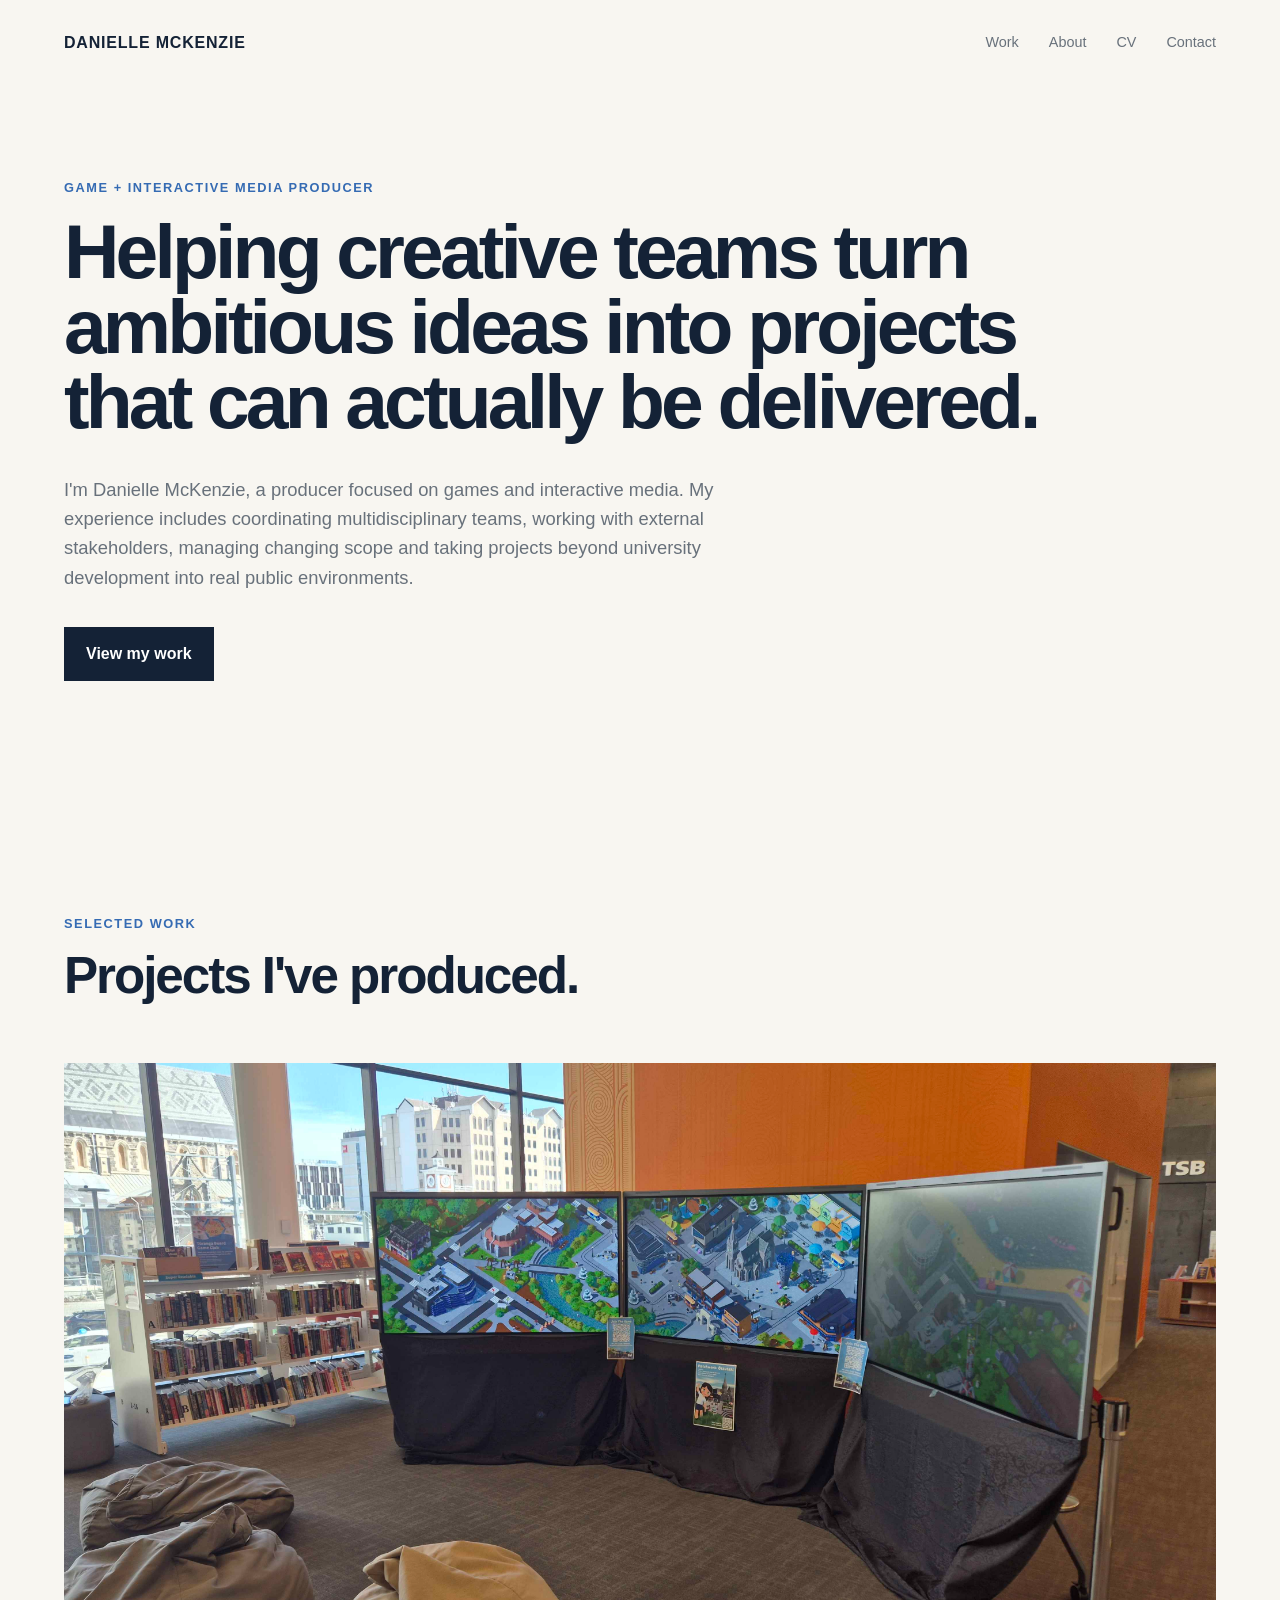
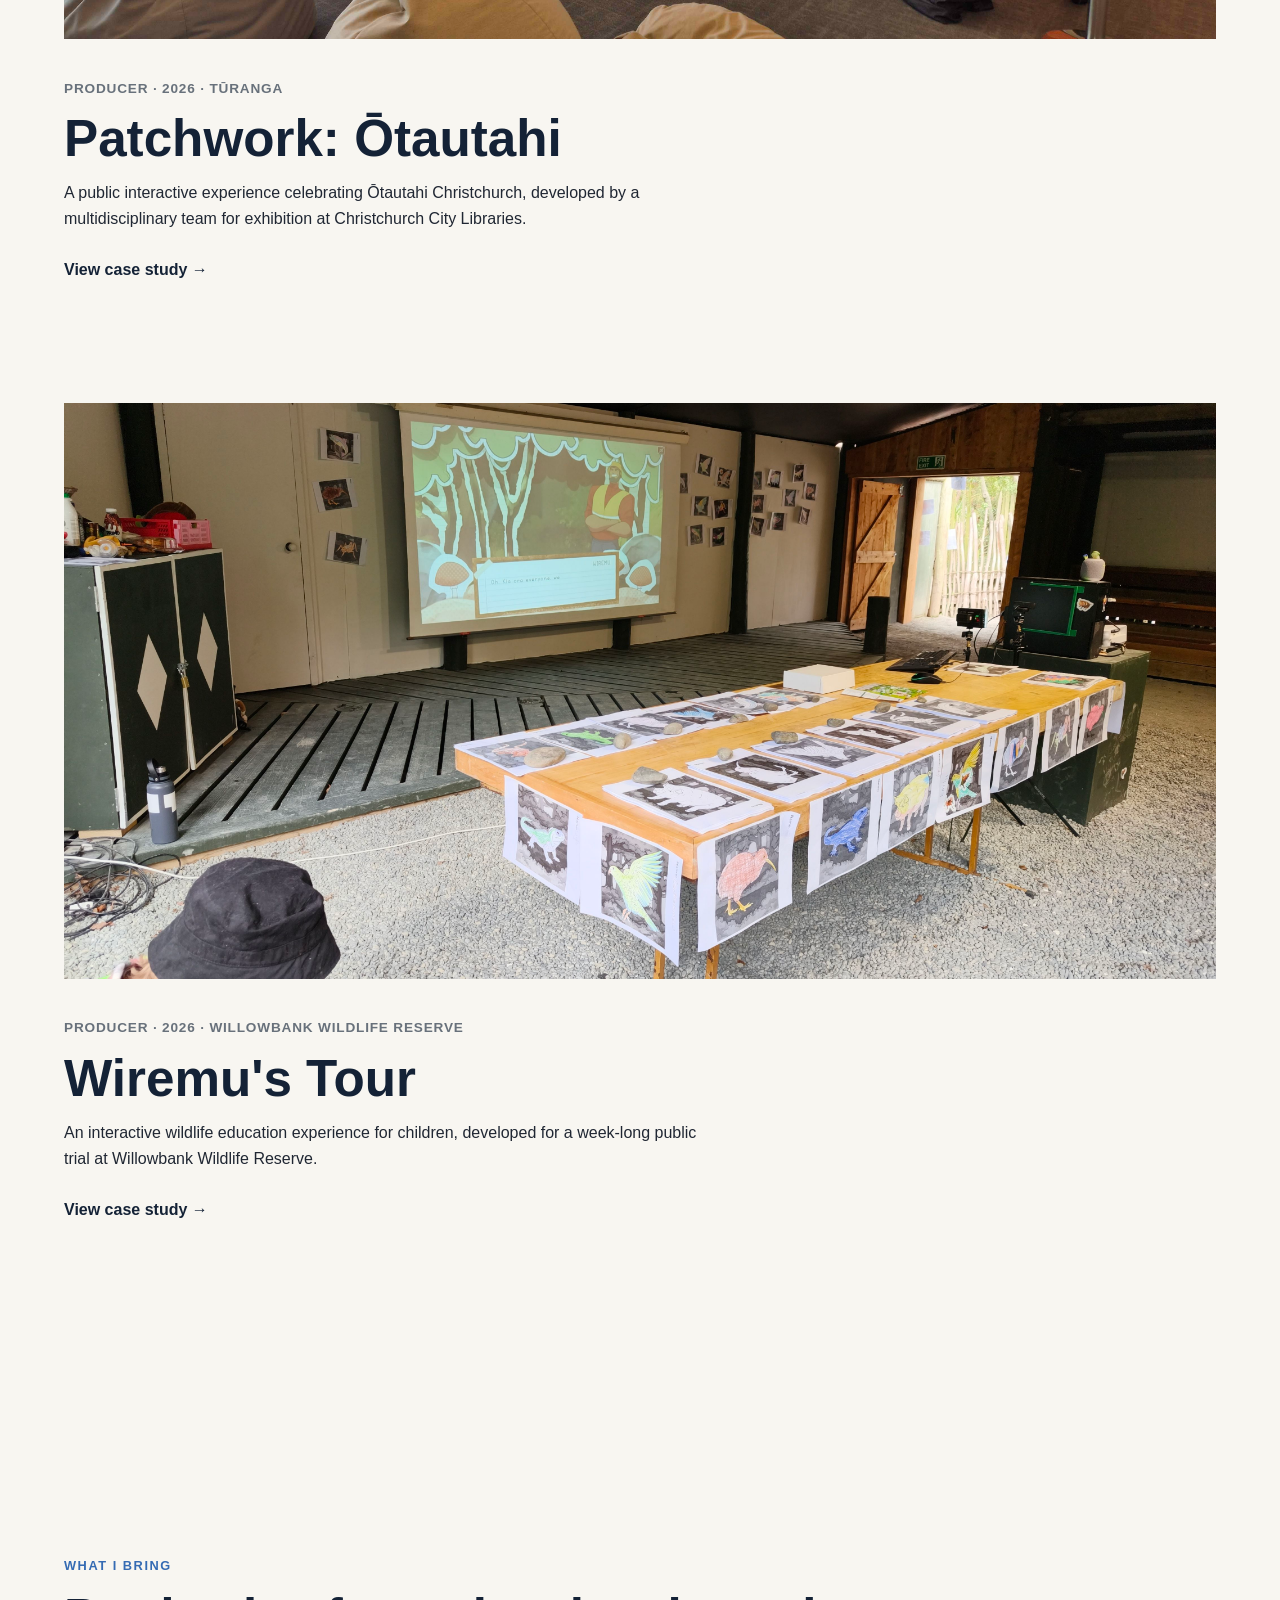
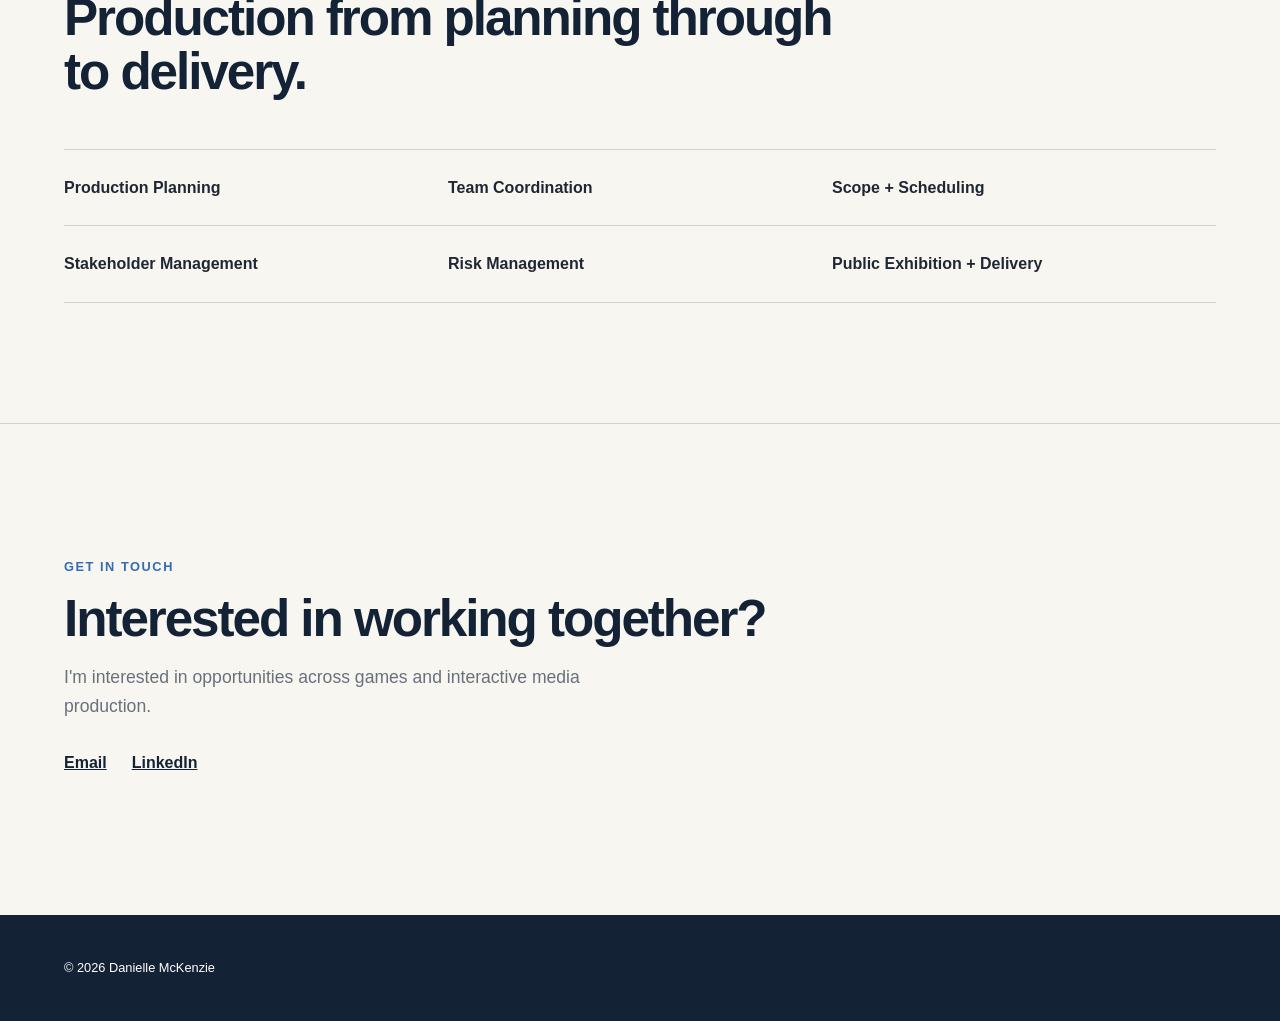
==== index.html @ 28f17426 "Add files via upload" ====
<!DOCTYPE html>
<html lang="en">
<head>
    <meta charset="UTF-8">
    <meta name="viewport" content="width=device-width, initial-scale=1.0">

    <title>Danielle McKenzie | Game & Interactive Media Producer</title>

    <meta
        name="description"
        content="Portfolio of Danielle McKenzie, a game and interactive media producer based in Christchurch, New Zealand."
    >

    <link rel="stylesheet" href="css/style.css">
</head>

<body>

    <header class="site-header">
        <a href="index.html" class="logo">
            Danielle McKenzie
        </a>

        <nav class="navigation">
            <a href="#work">Work</a>
            <a href="about.html">About</a>
            <a href="files/Danielle-McKenzie-CV.pdf">CV</a>
            <a href="#contact">Contact</a>
        </nav>
    </header>


    <main>

        <section class="hero">

            <p class="eyebrow">
                Game + Interactive Media Producer
            </p>

            <h1>
                Helping creative teams turn ambitious ideas into projects that can actually be delivered.
            </h1>

            <p class="hero-intro">
                I'm Danielle McKenzie, a producer focused on games and
                interactive media. My experience includes coordinating
                multidisciplinary teams, working with external stakeholders,
                managing changing scope and taking projects beyond university
                development into real public environments.
            </p>

            <a href="#work" class="button">
                View my work
            </a>

        </section>


        <section class="work" id="work">

            <div class="section-heading">
                <p class="eyebrow">Selected Work</p>
                <h2>Projects I've produced.</h2>
            </div>


            <article class="project-card">

                <a href="patchwork.html" class="project-image">
                    <img
                        src="images/patchwork/patchwork-turanga.jpg"
                        alt="Patchwork Ōtautahi displayed at Tūranga"
                    >
                </a>

                <div class="project-info">

                    <p class="project-meta">
                        Producer · 2026 · Tūranga
                    </p>

                    <h3>Patchwork: Ōtautahi</h3>

                    <p>
                        A public interactive experience celebrating
                        Ōtautahi Christchurch, developed by a multidisciplinary
                        team for exhibition at Christchurch City Libraries.
                    </p>

                    <a href="patchwork.html" class="text-link">
                        View case study →
                    </a>

                </div>

            </article>


            <article class="project-card">

                <a href="wiremus-tour.html" class="project-image">
                    <img
                        src="images/wiremus-tour/willowbank-installation.jpg"
                        alt="Wiremu's Tour displayed at Willowbank Wildlife Reserve"
                    >
                </a>

                <div class="project-info">

                    <p class="project-meta">
                        Producer · 2026 · Willowbank Wildlife Reserve
                    </p>

                    <h3>Wiremu's Tour</h3>

                    <p>
                        An interactive wildlife education experience for
                        children, developed for a week-long public trial at
                        Willowbank Wildlife Reserve.
                    </p>

                    <a href="wiremus-tour.html" class="text-link">
                        View case study →
                    </a>

                </div>

            </article>

        </section>


        <section class="skills">

            <p class="eyebrow">What I Bring</p>

            <h2>Production from planning through to delivery.</h2>

            <div class="skills-grid">

                <p>Production Planning</p>
                <p>Team Coordination</p>
                <p>Scope + Scheduling</p>
                <p>Stakeholder Management</p>
                <p>Risk Management</p>
                <p>Public Exhibition + Delivery</p>

            </div>

        </section>


        <section class="contact" id="contact">

            <p class="eyebrow">Get In Touch</p>

            <h2>Interested in working together?</h2>

            <p>
                I'm interested in opportunities across games and
                interactive media production.
            </p>

            <div class="contact-links">
                <a href="mailto:YOUR-EMAIL-HERE">Email</a>
                <a href="YOUR-LINKEDIN-HERE">LinkedIn</a>
            </div>

        </section>

    </main>


    <footer>
        <p>© 2026 Danielle McKenzie</p>
    </footer>

    <script src="js/main.js"></script>

</body>
</html>
---- css/style.css ----
/* ------------------------------
   Base
------------------------------ */

* {
    box-sizing: border-box;
}

html {
    scroll-behavior: smooth;
}

body {
    margin: 0;

    background: #f8f6f1;
    color: #202733;

    font-family:
        Inter,
        Arial,
        sans-serif;

    line-height: 1.6;
}

img {
    display: block;
    width: 100%;
}

a {
    color: inherit;
}


/* ------------------------------
   Header
------------------------------ */

.site-header {
    max-width: 1400px;
    margin: 0 auto;

    padding: 30px 5%;

    display: flex;
    justify-content: space-between;
    align-items: center;
}

.logo {
    color: #142236;

    font-size: 1rem;
    font-weight: 700;

    text-decoration: none;
    text-transform: uppercase;
    letter-spacing: 0.05em;
}

.navigation {
    display: flex;
    gap: 30px;
}

.navigation a {
    color: #68717b;

    font-size: 0.9rem;
    text-decoration: none;
}

.navigation a:hover {
    color: #142236;
}


/* ------------------------------
   General sections
------------------------------ */

main {
    overflow: hidden;
}

section {
    max-width: 1400px;
    margin: 0 auto;

    padding-left: 5%;
    padding-right: 5%;
}

.eyebrow {
    margin-bottom: 15px;

    color: #356bb3;

    font-size: 0.8rem;
    font-weight: 700;

    letter-spacing: 0.12em;
    text-transform: uppercase;
}


/* ------------------------------
   Hero
------------------------------ */

.hero {
    min-height: 75vh;

    display: flex;
    flex-direction: column;
    justify-content: center;

    padding-top: 80px;
    padding-bottom: 120px;
}

.hero h1 {
    max-width: 1000px;

    margin: 0;

    color: #142236;

    font-size: clamp(3rem, 6vw, 6.5rem);
    line-height: 0.98;

    letter-spacing: -0.05em;
}

.hero-intro {
    max-width: 700px;

    margin-top: 35px;
    margin-bottom: 35px;

    color: #68717b;

    font-size: 1.15rem;
}

.button {
    align-self: flex-start;

    padding: 14px 22px;

    background: #142236;
    color: white;

    text-decoration: none;
    font-weight: 600;
}


/* ------------------------------
   Work
------------------------------ */

.work {
    padding-top: 100px;
    padding-bottom: 100px;
}

.section-heading {
    margin-bottom: 60px;
}

.section-heading h2,
.skills h2,
.contact h2 {
    max-width: 800px;

    margin: 0;

    color: #142236;

    font-size: clamp(2rem, 4vw, 4rem);
    line-height: 1.05;

    letter-spacing: -0.04em;
}

.project-card {
    margin-bottom: 120px;
}

.project-image {
    display: block;

    overflow: hidden;

    background: #ddd;
}

.project-image img {
    aspect-ratio: 16 / 8;

    object-fit: cover;

    transition: transform 0.4s ease;
}

.project-image:hover img {
    transform: scale(1.015);
}

.project-info {
    max-width: 800px;

    padding-top: 25px;
}

.project-meta {
    color: #68717b;

    font-size: 0.85rem;
    font-weight: 600;

    text-transform: uppercase;
    letter-spacing: 0.06em;
}

.project-info h3 {
    margin: 8px 0 15px;

    color: #142236;

    font-size: clamp(2rem, 4vw, 3.5rem);
    line-height: 1;
}

.project-info p {
    max-width: 650px;
}

.text-link {
    display: inline-block;

    margin-top: 10px;

    color: #142236;

    font-weight: 700;
    text-decoration: none;
}


/* ------------------------------
   Skills
------------------------------ */

.skills {
    padding-top: 100px;
    padding-bottom: 120px;
}

.skills-grid {
    margin-top: 50px;

    display: grid;
    grid-template-columns: repeat(3, 1fr);

    border-top: 1px solid #cfd2d3;
}

.skills-grid p {
    margin: 0;

    padding: 25px 10px 25px 0;

    border-bottom: 1px solid #cfd2d3;

    font-weight: 600;
}


/* ------------------------------
   Contact
------------------------------ */

.contact {
    padding-top: 120px;
    padding-bottom: 140px;

    border-top: 1px solid #cfd2d3;
}

.contact > p:not(.eyebrow) {
    max-width: 600px;

    color: #68717b;

    font-size: 1.1rem;
}

.contact-links {
    margin-top: 30px;

    display: flex;
    gap: 25px;
}

.contact-links a {
    color: #142236;

    font-weight: 700;
}


/* ------------------------------
   Footer
------------------------------ */

footer {
    padding: 30px 5%;

    background: #142236;
    color: white;

    font-size: 0.8rem;
}
/* ------------------------------
   Case Studies
------------------------------ */

.case-hero {
    padding-top: 100px;
    padding-bottom: 60px;
}

.case-hero-content {
    max-width: 950px;
}

.case-title {
    margin: 10px 0 25px;

    color: #142236;

    font-size: clamp(3.5rem, 7vw, 7rem);
    line-height: 0.95;
    letter-spacing: -0.055em;
}

.case-intro {
    max-width: 760px;

    color: #68717b;

    font-size: 1.2rem;
}

.case-hero-image {
    max-width: 1400px;
    margin: 20px auto 0;
    padding: 0 5%;
}

.case-hero-image img {
    width: 100%;
    max-height: 700px;

    object-fit: cover;
}

.project-facts {
    max-width: 1400px;
    margin: 0 auto;

    padding: 40px 5% 80px;

    display: grid;
    grid-template-columns: repeat(4, 1fr);
    gap: 30px;
}

.fact-label {
    margin: 0 0 5px;

    color: #68717b;

    font-size: 0.7rem;
    font-weight: 700;

    letter-spacing: 0.1em;
    text-transform: uppercase;
}

.fact-value {
    margin: 0;

    color: #142236;

    font-weight: 600;
}

.case-section {
    padding-top: 100px;
    padding-bottom: 100px;

    border-top: 1px solid #cfd2d3;
}

.case-section-heading {
    display: grid;
    grid-template-columns: 1fr 2fr;
    gap: 60px;
}

.case-section-number {
    color: #68717b;

    font-size: 0.8rem;
    font-weight: 700;

    letter-spacing: 0.1em;
}

.case-section-content {
    max-width: 800px;
}

.case-section h2 {
    margin: 0 0 30px;

    color: #142236;

    font-size: clamp(2.5rem, 5vw, 4.5rem);
    line-height: 1;
    letter-spacing: -0.04em;
}

.case-section-content > p {
    color: #68717b;

    font-size: 1.05rem;
}

.responsibility-grid {
    margin-top: 50px;

    display: grid;
    grid-template-columns: repeat(2, 1fr);
    gap: 15px;
}

.responsibility {
    padding: 25px;

    background: #eeece7;
}

.responsibility h3 {
    margin-top: 0;
    margin-bottom: 8px;

    color: #142236;

    font-size: 1rem;
}

.responsibility p {
    margin: 0;

    color: #68717b;

    font-size: 0.9rem;
}


/* Production story */

.production-story {
    padding-top: 100px;
    padding-bottom: 100px;

    border-top: 1px solid #cfd2d3;
}

.story-header {
    max-width: 900px;
    margin-bottom: 50px;
}

.story-number {
    color: #356bb3;

    font-size: 0.8rem;
    font-weight: 700;

    letter-spacing: 0.1em;
    text-transform: uppercase;
}

.story-header h2 {
    margin: 10px 0 20px;

    color: #142236;

    font-size: clamp(2.5rem, 5vw, 4.5rem);
    line-height: 1;
    letter-spacing: -0.04em;
}

.story-summary {
    max-width: 700px;

    color: #68717b;

    font-size: 1.1rem;
}

.story-image {
    margin: 50px 0;
}

.story-image img {
    max-height: 650px;

    object-fit: cover;
}

.story-grid {
    display: grid;
    grid-template-columns: repeat(3, 1fr);
    gap: 40px;
}

.story-block {
    padding-top: 20px;

    border-top: 2px solid #142236;
}

.story-block h3 {
    margin: 0 0 12px;

    color: #142236;

    font-size: 0.8rem;

    letter-spacing: 0.08em;
    text-transform: uppercase;
}

.story-block p {
    margin: 0;

    color: #68717b;
}


/* Evidence */

.evidence-image {
    margin-top: 50px;
}

.evidence-image img {
    max-height: 700px;

    object-fit: contain;

    background: #eeece7;
}

.image-caption {
    margin-top: 10px;

    color: #68717b;

    font-size: 0.8rem;
}


/* Outcome */

.outcome-section {
    max-width: none;

    padding: 120px 5%;

    background: #142236;
    color: white;
}

.outcome-inner {
    max-width: 1400px;
    margin: 0 auto;
}

.outcome-section .eyebrow {
    color: #a8c5e8;
}

.outcome-section h2 {
    max-width: 1000px;

    margin: 0;

    font-size: clamp(3rem, 6vw, 6rem);
    line-height: 0.98;
    letter-spacing: -0.05em;
}

.outcome-section p {
    max-width: 700px;

    color: #d9e0e8;

    font-size: 1.1rem;
}


/* Credits */

.credits {
    padding-top: 80px;
    padding-bottom: 80px;
}

.credits p {
    max-width: 900px;

    color: #68717b;
}


@media (max-width: 700px) {

    .project-facts {
        grid-template-columns: repeat(2, 1fr);
    }

    .case-section-heading {
        grid-template-columns: 1fr;
        gap: 20px;
    }

    .responsibility-grid {
        grid-template-columns: 1fr;
    }

    .story-grid {
        grid-template-columns: 1fr;
    }

}

/* ------------------------------
   Team Feature
------------------------------ */

.team-feature {
    max-width: 1400px;
    margin: 70px auto 0;

    display: grid;
    grid-template-columns: 1.5fr 1fr;
    gap: 50px;
    align-items: center;
}

.team-feature img {
    width: 100%;
    aspect-ratio: 16 / 10;

    object-fit: cover;
}

.team-feature-text {
    max-width: 500px;
}

.team-feature-text h3 {
    margin: 5px 0 20px;

    color: #142236;

    font-size: clamp(2rem, 3vw, 3rem);
    line-height: 1;
    letter-spacing: -0.04em;
}

.team-feature-text p:last-child {
    color: #68717b;
}

/* ------------------------------
   About
------------------------------ */

.about-hero {
    padding-top: 100px;
    padding-bottom: 120px;
}

.about-heading {
    margin-bottom: 60px;
}

.about-heading h1 {
    margin: 0;

    color: #142236;

    font-size: clamp(3.5rem, 7vw, 7rem);
    line-height: 0.95;
    letter-spacing: -0.055em;
}

.about-grid {
    display: grid;
    grid-template-columns: 1fr 1fr;
    gap: 80px;
    align-items: center;
}

.about-photo img {
    width: 100%;
    aspect-ratio: 4 / 5;
    object-fit: cover;
}

.about-intro {
    max-width: 600px;
}

.about-intro p {
    color: #68717b;
    font-size: 1.05rem;
}

.about-intro .about-lead {
    color: #142236;

    font-size: clamp(1.6rem, 3vw, 2.5rem);
    font-weight: 600;
    line-height: 1.2;
}


/* ------------------------------
   About Sections
------------------------------ */

.about-section {
    padding-top: 100px;
    padding-bottom: 100px;

    border-top: 1px solid #cfd2d3;
}

.about-statement {
    display: grid;
    grid-template-columns: 1.2fr 1fr;
    gap: 100px;
}

.about-statement h2 {
    max-width: 650px;

    margin: 0;

    color: #142236;

    font-size: clamp(2.5rem, 5vw, 4.5rem);
    line-height: 1;
    letter-spacing: -0.04em;
}

.about-statement > div {
    max-width: 550px;
}

.about-statement p {
    color: #68717b;
}


/* ------------------------------
   Experience
------------------------------ */

.experience-list {
    margin-top: 40px;

    border-top: 1px solid #cfd2d3;
}

.experience-item {
    padding: 30px 0;

    display: grid;
    grid-template-columns: 100px 1fr auto;
    gap: 30px;
    align-items: center;

    border-bottom: 1px solid #cfd2d3;

    color: inherit;
    text-decoration: none;
}

.experience-item:hover h3 {
    color: #356bb3;
}

.experience-year,
.experience-outcome {
    color: #68717b;
    font-size: 0.85rem;
}

.experience-item h3 {
    margin: 0 0 4px;

    color: #142236;

    font-size: 1.4rem;
}

.experience-item p {
    margin: 0;

    color: #68717b;
}


/* ------------------------------
   Interests
------------------------------ */

.interest-grid {
    margin-top: 40px;

    display: grid;
    grid-template-columns: repeat(3, 1fr);

    border-top: 1px solid #cfd2d3;
}

.interest-grid div {
    padding: 25px 10px 25px 0;

    border-bottom: 1px solid #cfd2d3;

    color: #142236;
    font-weight: 600;
}


/* ------------------------------
   About Mobile
------------------------------ */

@media (max-width: 700px) {

    .about-grid {
        grid-template-columns: 1fr;
        gap: 40px;
    }

    .about-photo img {
        aspect-ratio: 4 / 4.5;
    }

    .about-statement {
        grid-template-columns: 1fr;
        gap: 30px;
    }

    .experience-item {
        grid-template-columns: 60px 1fr;
    }

    .experience-outcome {
        grid-column: 2;
    }

    .interest-grid {
        grid-template-columns: 1fr;
    }

}

/* Mobile */

@media (max-width: 700px) {

    .team-feature {
        grid-template-columns: 1fr;
        gap: 25px;

        margin-top: 50px;
    }

}

/* ------------------------------
   Mobile
------------------------------ */

@media (max-width: 700px) {

    .site-header {
        align-items: flex-start;
        gap: 25px;
    }

    .navigation {
        gap: 12px;

        flex-wrap: wrap;
        justify-content: flex-end;
    }

    .hero {
        min-height: auto;

        padding-top: 100px;
        padding-bottom: 100px;
    }

    .hero h1 {
        font-size: 3.4rem;
    }

    .project-image img {
        aspect-ratio: 4 / 3;
    }

    .skills-grid {
        grid-template-columns: 1fr;
    }

}
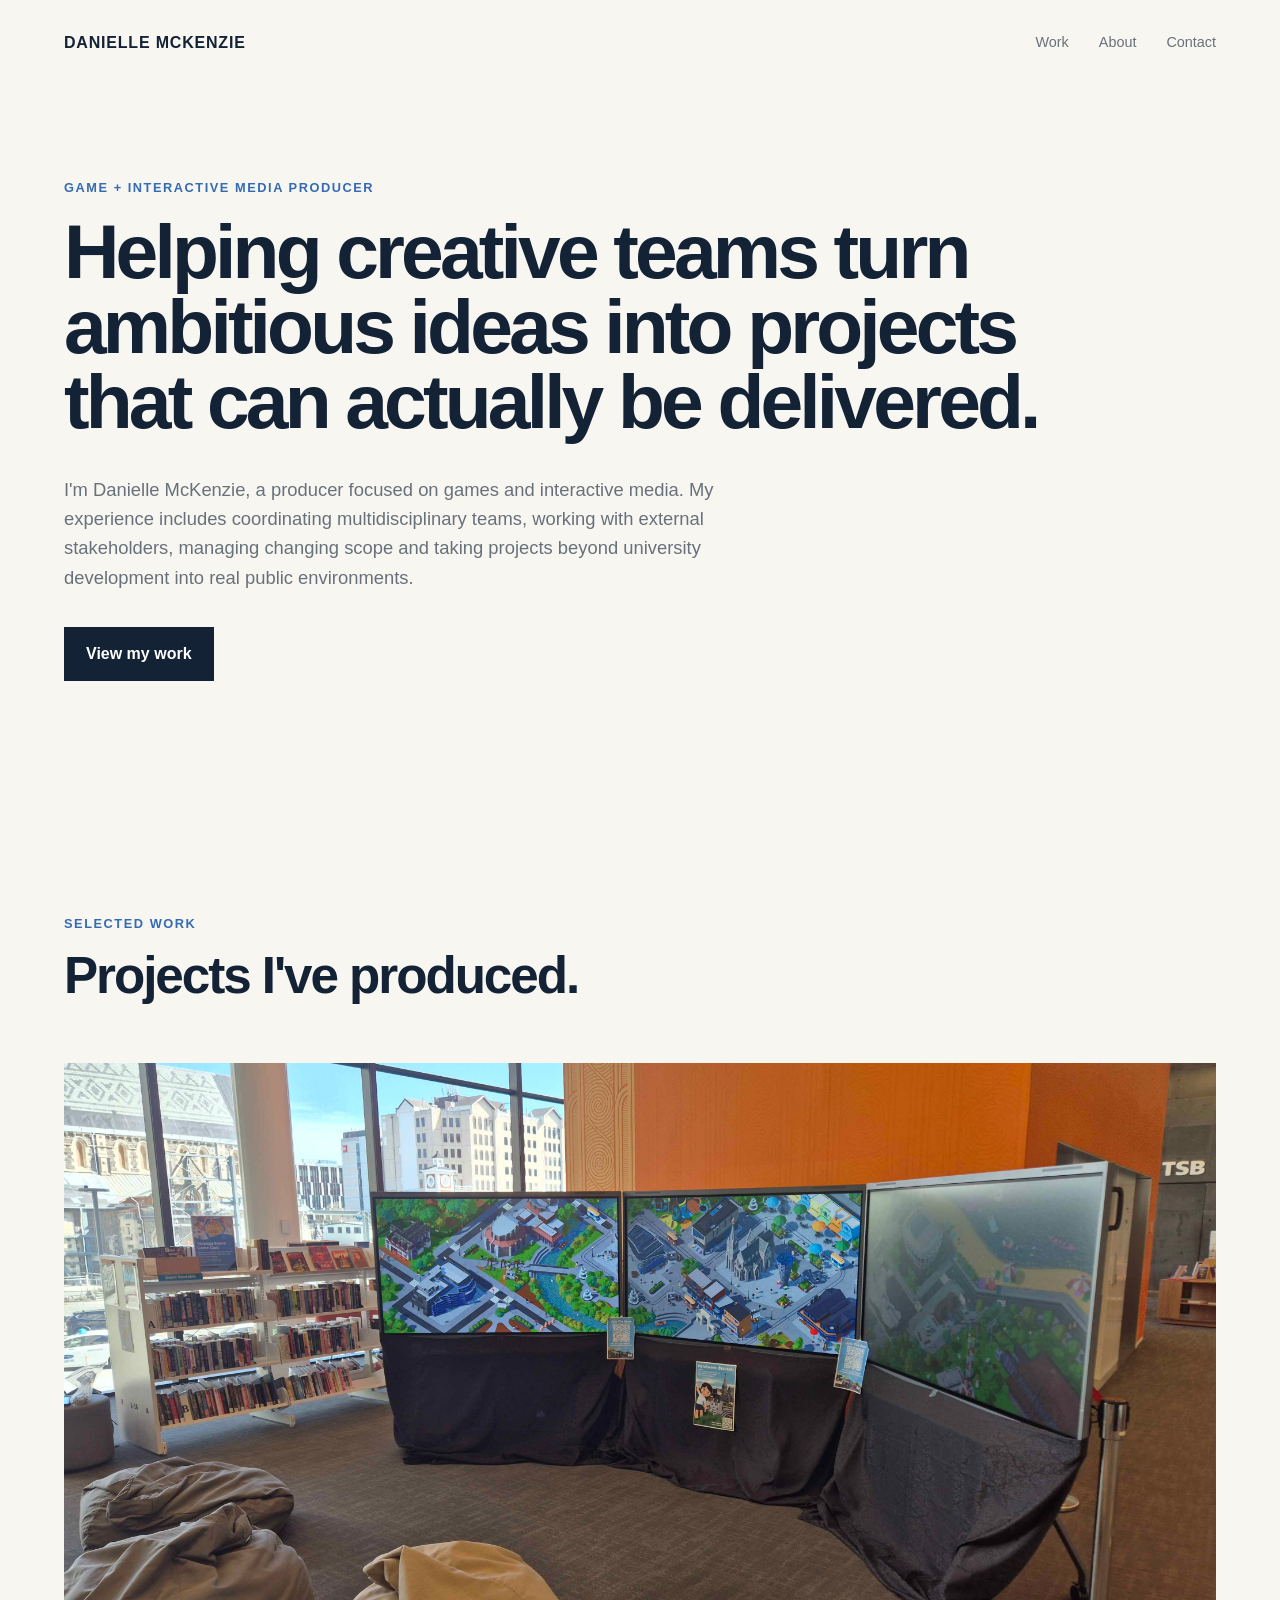
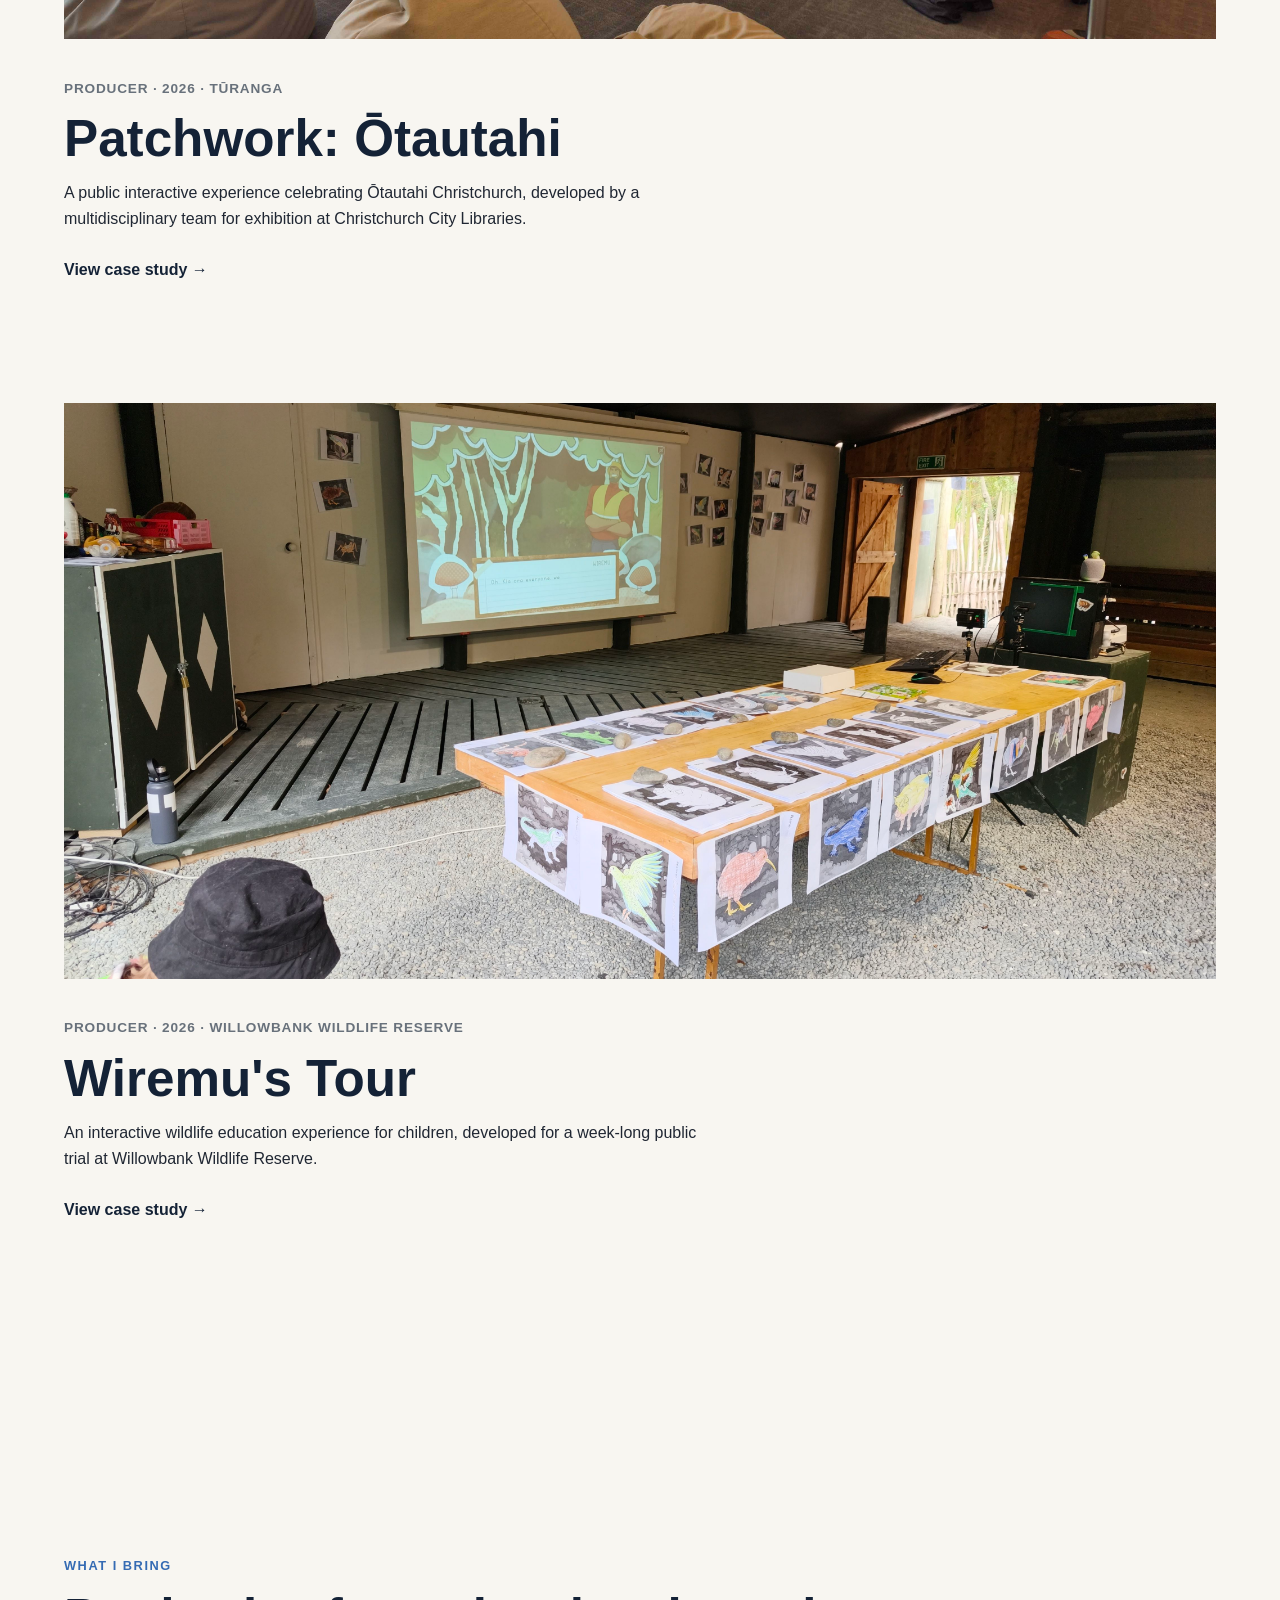
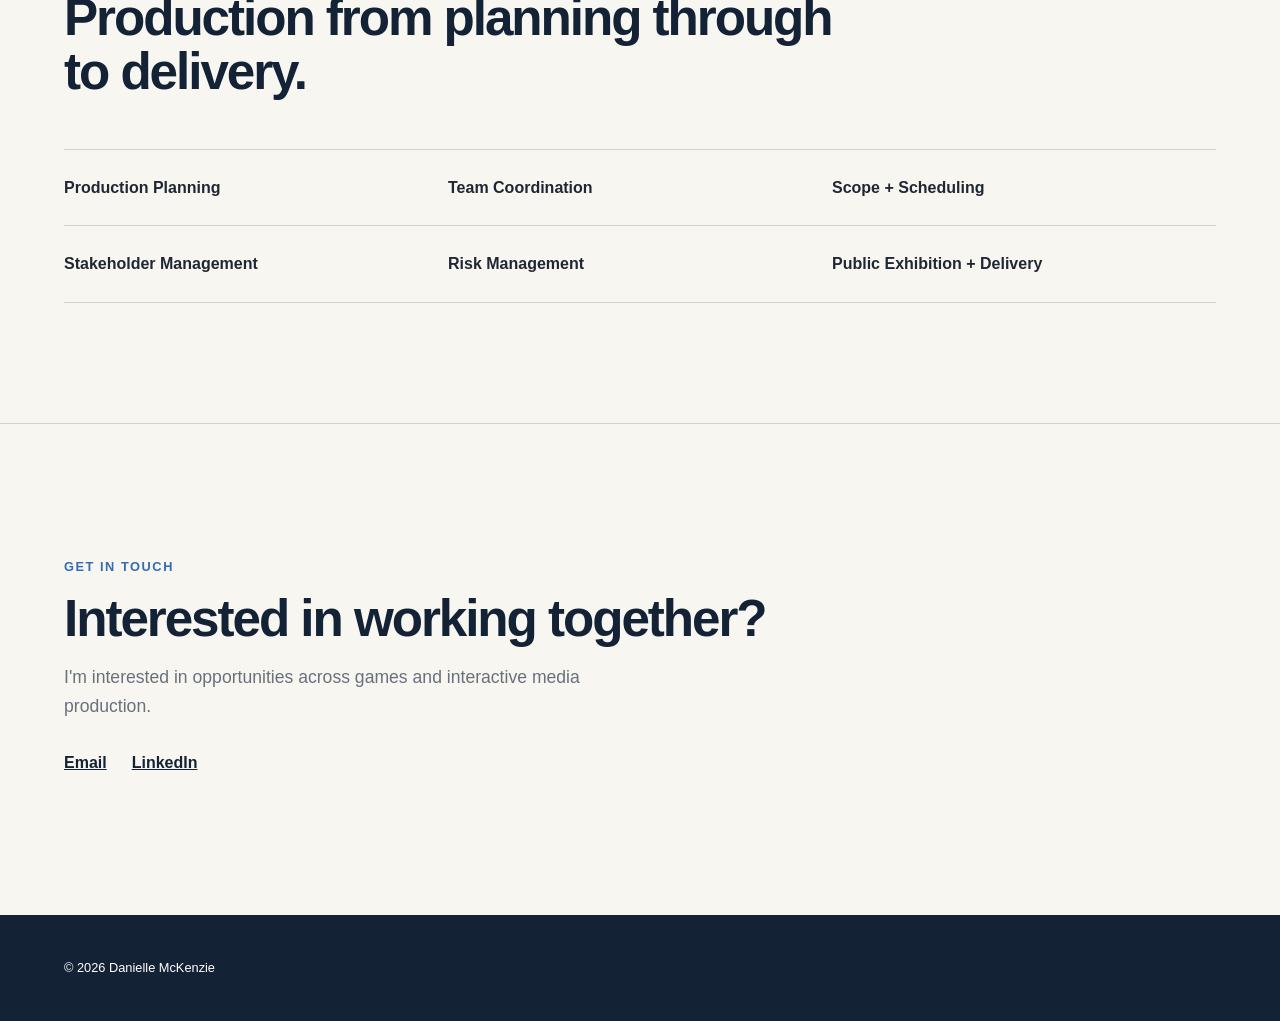
==== commit 34792af2: "Add files via upload" ====
--- a/index.html
+++ b/index.html
@@ -24,7 +24,6 @@
         <nav class="navigation">
             <a href="#work">Work</a>
             <a href="about.html">About</a>
-            <a href="files/Danielle-McKenzie-CV.pdf">CV</a>
             <a href="#contact">Contact</a>
         </nav>
     </header>
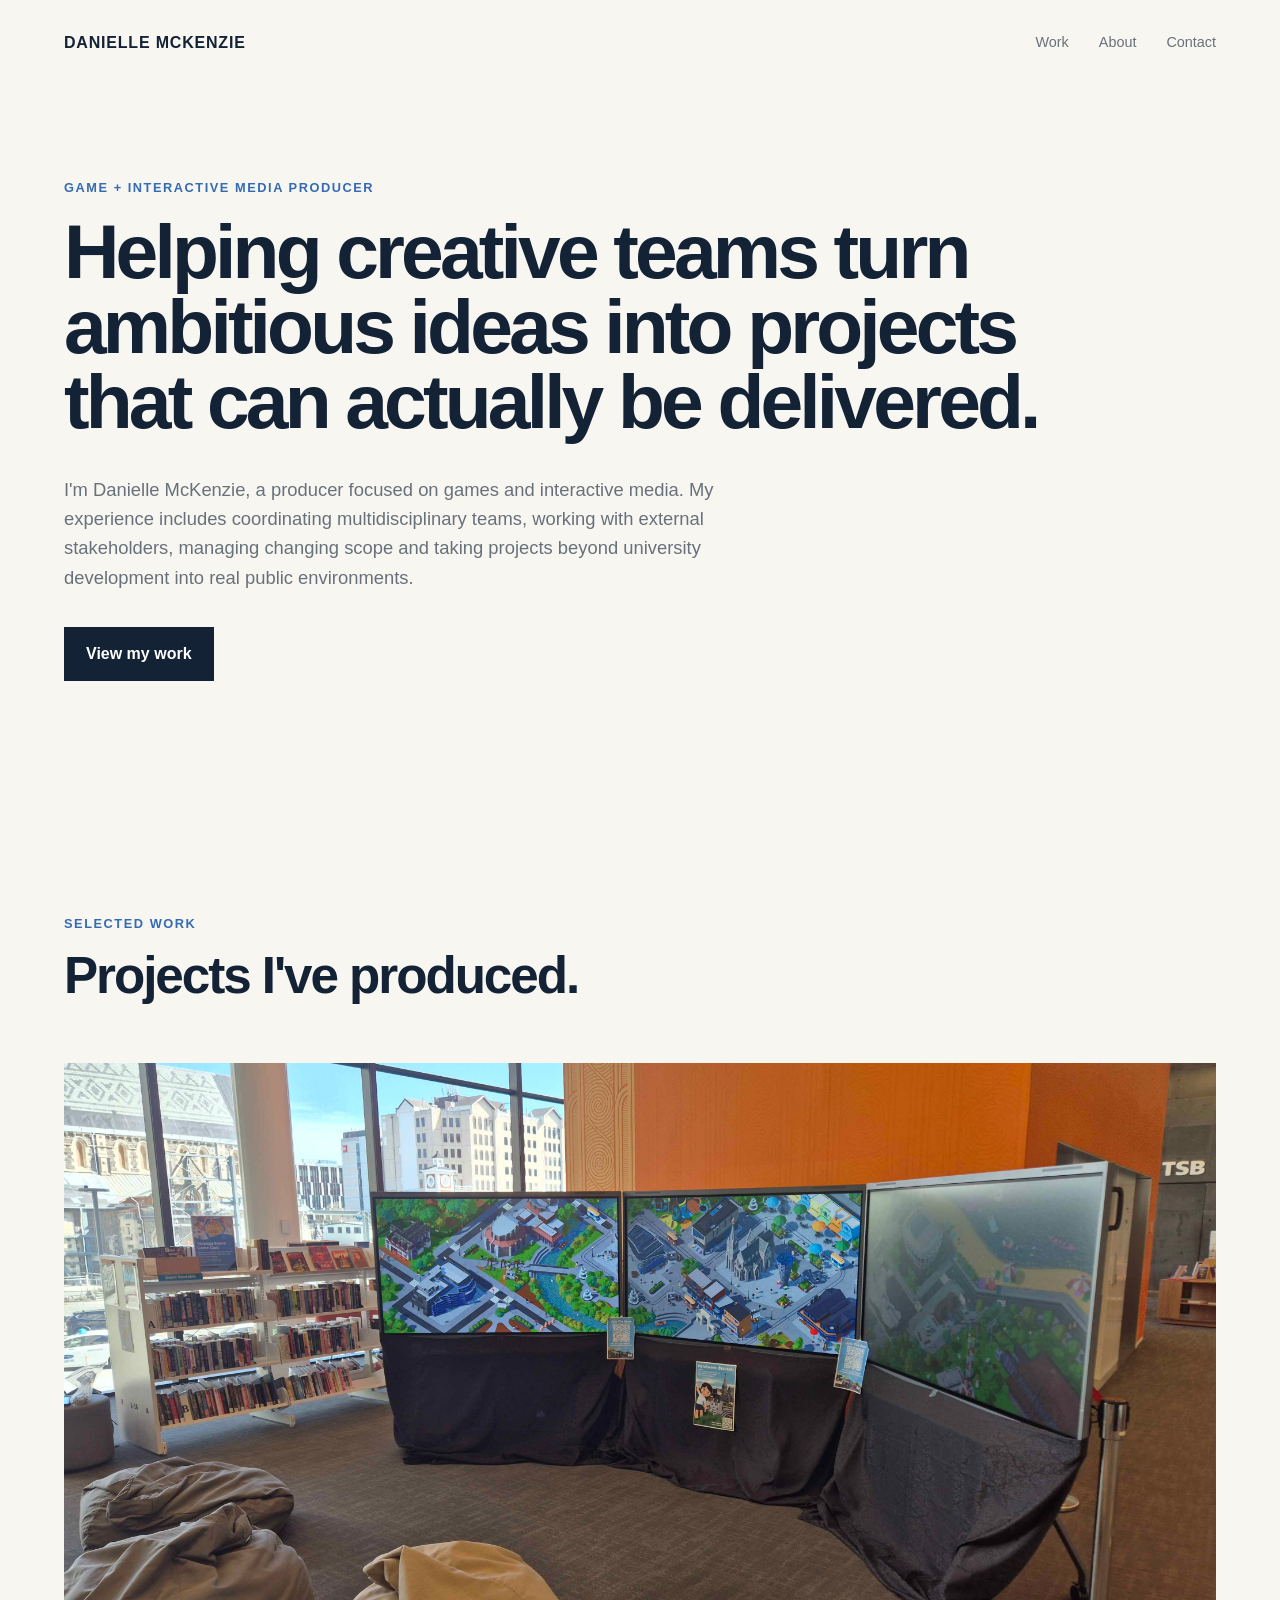
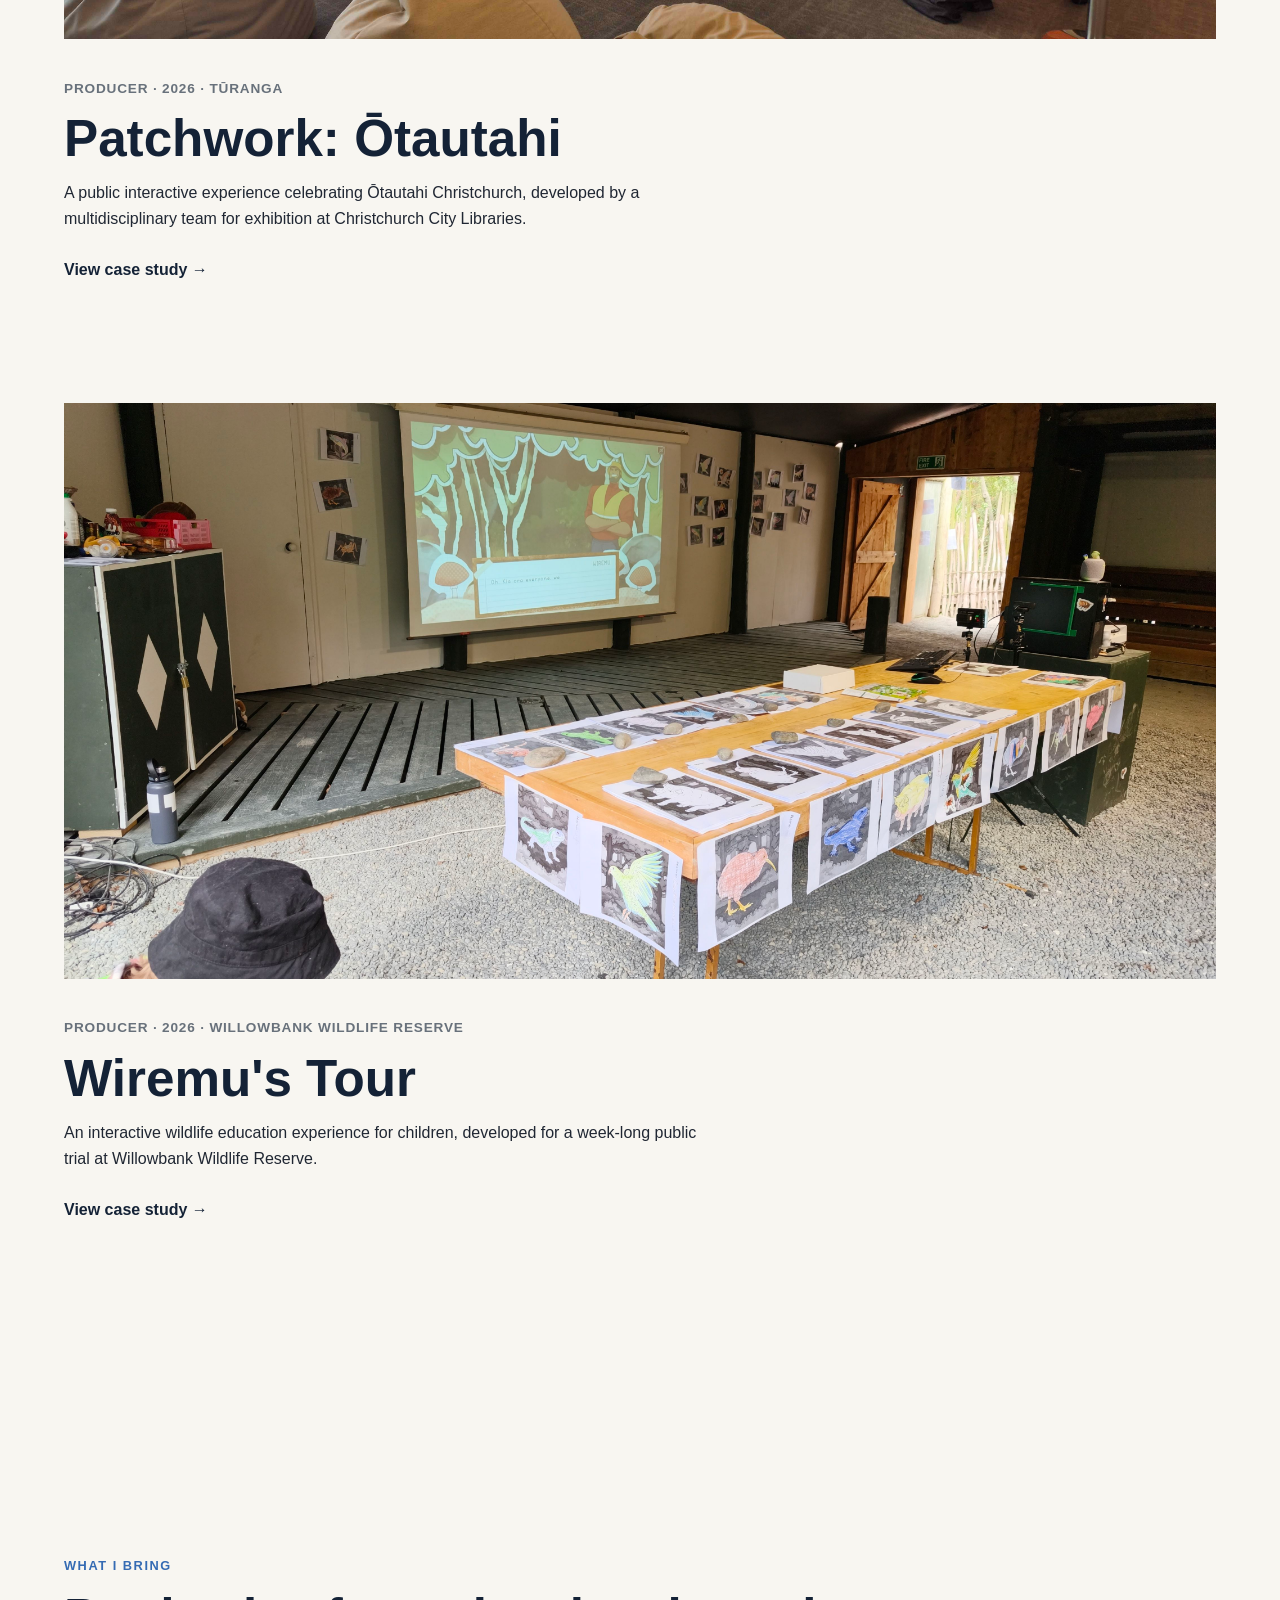
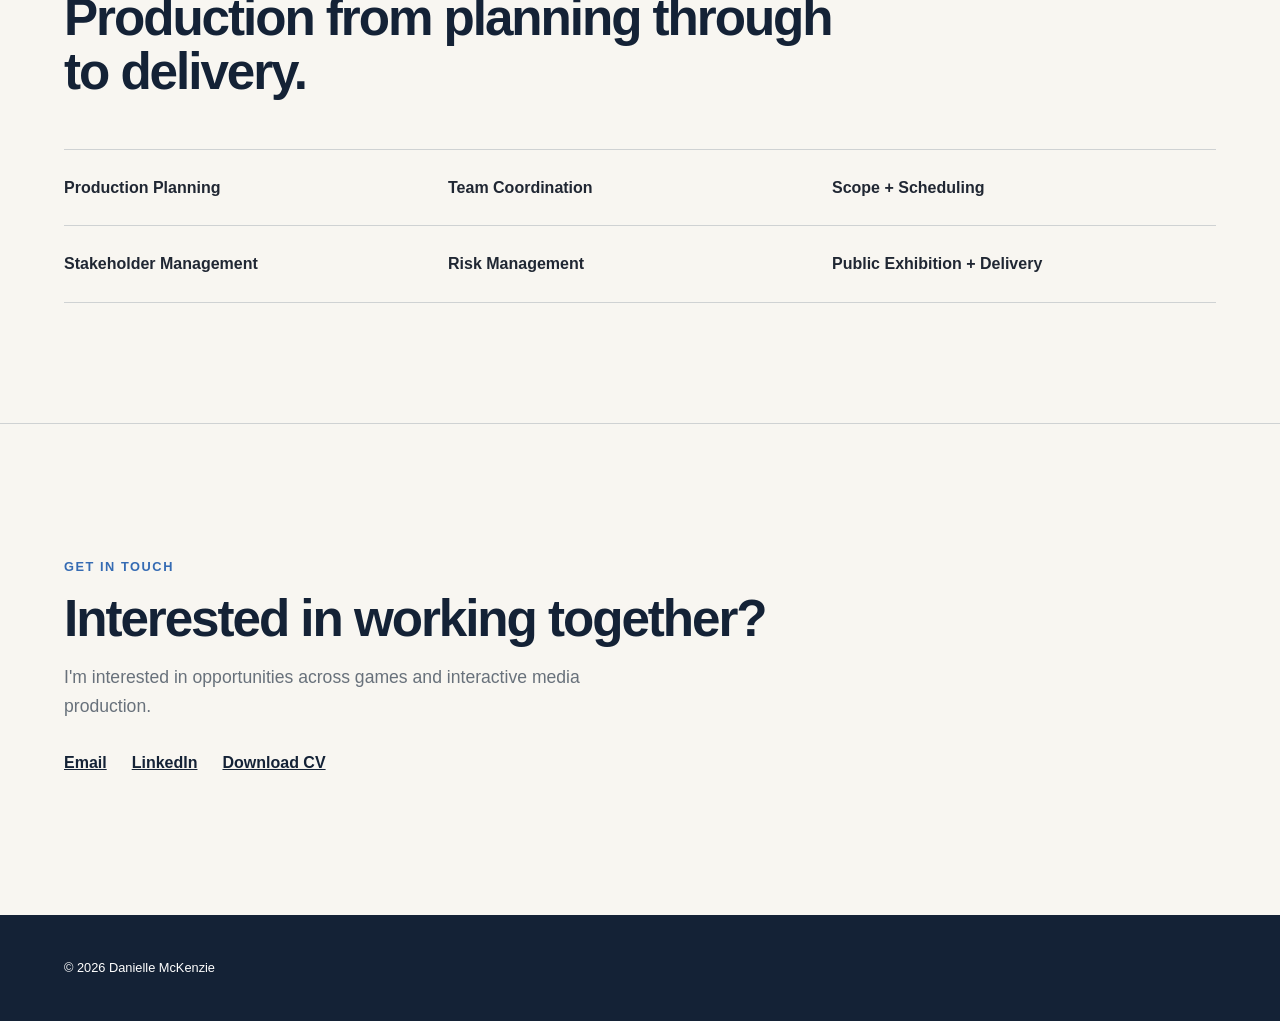
==== commit b01bbd75: "Add files via upload" ====
--- a/index.html
+++ b/index.html
@@ -164,6 +164,7 @@
             <div class="contact-links">
                 <a href="mailto:YOUR-EMAIL-HERE">Email</a>
                 <a href="YOUR-LINKEDIN-HERE">LinkedIn</a>
+                <a href="files/Danielle_McKenzie_CV.pdf">Download CV</a>
             </div>
 
         </section>
